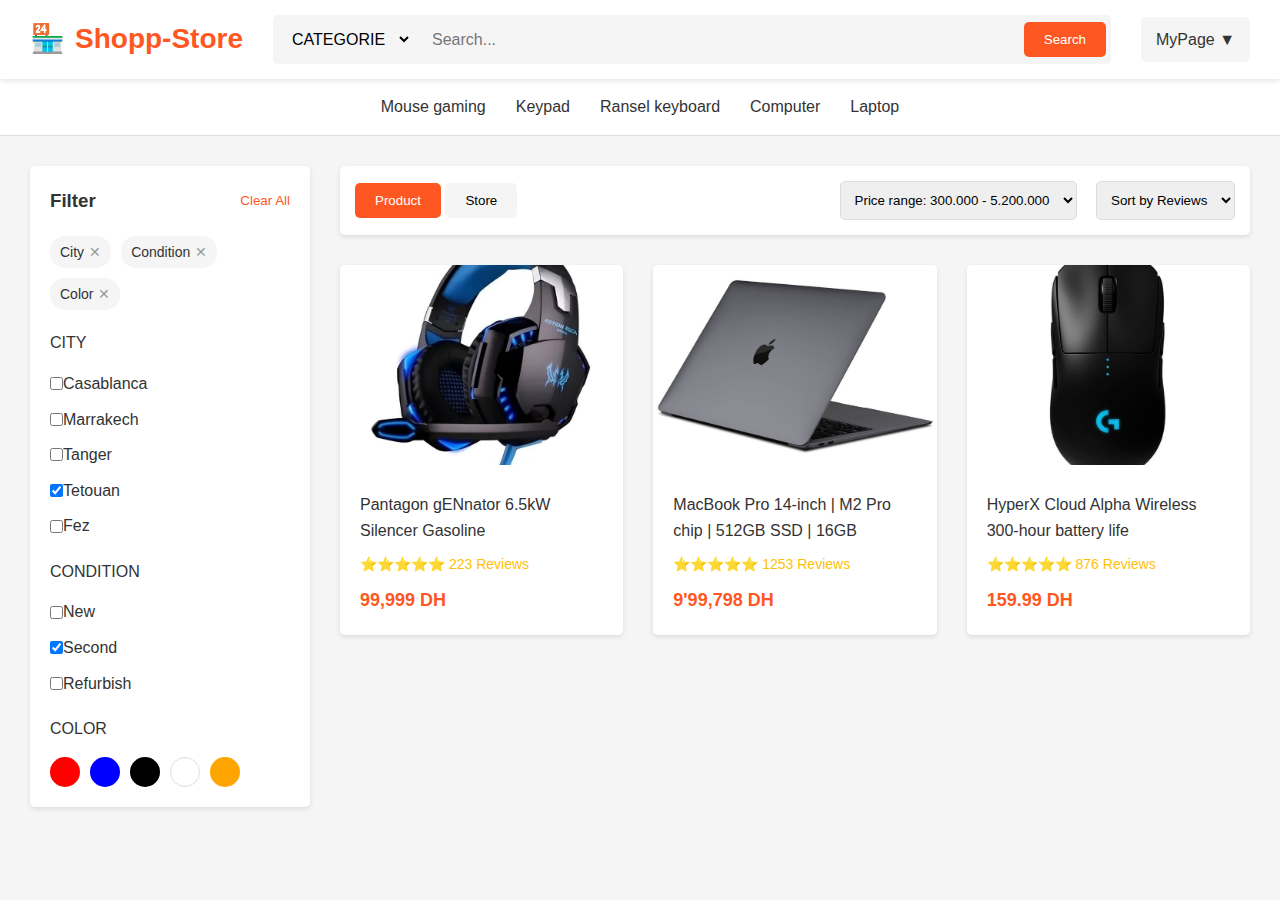
==== index.html @ 90eed29f "gestion-stock" ====
<!DOCTYPE html>
<html lang="en">
<head>
    <meta charset="UTF-8">
    <meta name="viewport" content="width=device-width, initial-scale=1.0">
    <title>Shopp-Store</title>
    <style>
        :root {
  --primary-color: #ff5722;
  --secondary-color: #f5f5f5;
  --text-color: #333;
  --border-color: #ddd;
  --shadow: 0 2px 5px rgba(0,0,0,0.1);
  --border-radius: 5px;
  --transition: all 0.3s ease;
}

* {
  box-sizing: border-box;
  margin: 0;
  padding: 0;
}

body {
  font-family: 'Roboto', Arial, sans-serif;
  background-color: var(--secondary-color);
  color: var(--text-color);
  line-height: 1.6;
}

/* Header Styles */
header {
  background-color: white;
  padding: 15px 30px;
  display: flex;
  justify-content: space-between;
  align-items: center;
  box-shadow: var(--shadow);
  position: sticky;
  top: 0;
  z-index: 1000;
}

.logo {
  color: var(--primary-color);
  font-size: 28px;
  font-weight: bold;
  display: flex;
  align-items: center;
  transition: var(--transition);
}

.logo:hover {
  transform: scale(1.05);
}

.logo::before {
  content: '🏪';
  margin-right: 10px;
}

/* Search Bar Styles */
.search-bar {
  display: flex;
  align-items: center;
  background-color: var(--secondary-color);
  border-radius: var(--border-radius);
  padding: 5px;
  flex-grow: 1;
  margin: 0 30px;
  transition: var(--transition);
}

.search-bar:focus-within {
  box-shadow: 0 0 0 2px var(--primary-color);
}

.search-bar select,
.search-bar input {
  border: none;
  background: transparent;
  padding: 10px;
  font-size: 16px;
}

.search-bar select {
  margin-right: 10px;
  cursor: pointer;
}

.search-bar input {
  flex-grow: 1;
}

.search-bar button {
  background-color: var(--primary-color);
  color: white;
  border: none;
  padding: 10px 20px;
  border-radius: var(--border-radius);
  cursor: pointer;
  transition: var(--transition);
}

.search-bar button:hover {
  background-color: darken(var(--primary-color), 10%);
}

.user-menu {
  background-color: var(--secondary-color);
  padding: 10px 15px;
  border-radius: var(--border-radius);
  cursor: pointer;
  transition: var(--transition);
}

.user-menu:hover {
  background-color: darken(var(--secondary-color), 5%);
}

/* Navigation Styles */
nav {
  background-color: white;
  padding: 15px 30px;
  border-bottom: 1px solid var(--border-color);
}

nav ul {
  list-style-type: none;
  display: flex;
  justify-content: center;
}

nav ul li {
  margin: 0 15px;
  cursor: pointer;
  position: relative;
}

nav ul li::after {
  content: '';
  position: absolute;
  width: 0;
  height: 2px;
  bottom: -5px;
  left: 0;
  background-color: var(--primary-color);
  transition: var(--transition);
}

nav ul li:hover::after {
  width: 100%;
}

/* Main Content Layout */
.content {
  display: flex;
  padding: 30px;
  gap: 30px;
  max-width: 1400px;
  margin: 0 auto;
}

/* Filter Styles */
.filters {
  background-color: white;
  padding: 20px;
  border-radius: var(--border-radius);
  width: 280px;
  box-shadow: var(--shadow);
}

.filter-header {
  display: flex;
  justify-content: space-between;
  align-items: center;
  margin-bottom: 20px;
}

.clear-all {
  color: var(--primary-color);
  background: none;
  border: none;
  cursor: pointer;
  transition: var(--transition);
}

.clear-all:hover {
  text-decoration: underline;
}

.applied-filters {
  display: flex;
  flex-wrap: wrap;
  gap: 10px;
  margin-bottom: 20px;
}

.filter-tag {
  background-color: var(--secondary-color);
  padding: 5px 10px;
  border-radius: 15px;
  font-size: 14px;
  display: flex;
  align-items: center;
  transition: var(--transition);
}

.filter-tag:hover {
  background-color: darken(var(--secondary-color), 5%);
}

.filter-tag::after {
  content: '✕';
  margin-left: 5px;
  color: #999;
}

.filter-section h4 {
  margin-top: 20px;
  margin-bottom: 15px;
  font-weight: 500;
}

.filter-section ul {
  list-style-type: none;
}

.filter-section li {
  margin-bottom: 10px;
  display: flex;
  align-items: center;
}

/* Custom Checkbox Styles */
.custom-checkbox {
  position: relative;
  padding-left: 30px;
  cursor: pointer;
  user-select: none;
}

.custom-checkbox input {
  position: absolute;
  opacity: 0;
  cursor: pointer;
}

.checkmark {
  position: absolute;
  top: 0;
  left: 0;
  height: 20px;
  width: 20px;
  background-color: #eee;
  border-radius: 3px;
}

.custom-checkbox:hover input ~ .checkmark {
  background-color: #ccc;
}

.custom-checkbox input:checked ~ .checkmark {
  background-color: var(--primary-color);
}

.checkmark:after {
  content: "";
  position: absolute;
  display: none;
}

.custom-checkbox input:checked ~ .checkmark:after {
  display: block;
}

.custom-checkbox .checkmark:after {
  left: 7px;
  top: 3px;
  width: 5px;
  height: 10px;
  border: solid white;
  border-width: 0 2px 2px 0;
  transform: rotate(45deg);
}

/* Color Options Styles */
.color-options {
  display: flex;
  gap: 10px;
  flex-wrap: wrap;
}

.color-option {
  width: 30px;
  height: 30px;
  border-radius: 50%;
  border: 2px solid transparent;
  cursor: pointer;
  transition: var(--transition);
}

.color-option:hover {
  transform: scale(1.1);
}

.color-option.selected {
  border-color: var(--primary-color);
}

/* Main Content Styles */
.main-content {
  flex-grow: 1;
}

.product-controls {
  display: flex;
  justify-content: space-between;
  align-items: center;
  margin-bottom: 30px;
  background-color: white;
  padding: 15px;
  border-radius: var(--border-radius);
  box-shadow: var(--shadow);
}

.view-options button {
  background-color: var(--secondary-color);
  border: none;
  padding: 10px 20px;
  cursor: pointer;
  border-radius: var(--border-radius);
  transition: var(--transition);
}

.view-options button.active {
  background-color: var(--primary-color);
  color: white;
}

.sort-options select {
  padding: 10px;
  border: 1px solid var(--border-color);
  border-radius: var(--border-radius);
  margin-left: 15px;
  cursor: pointer;
  transition: var(--transition);
}

.sort-options select:focus {
  outline: none;
  border-color: var(--primary-color);
}

/* Product Grid Styles */
.products {
  display: grid;
  grid-template-columns: repeat(auto-fill, minmax(250px, 1fr));
  gap: 30px;
}

.product-card {
  background-color: white;
  border-radius: var(--border-radius);
  overflow: hidden;
  box-shadow: var(--shadow);
  transition: var(--transition);
}

.product-card:hover {
  transform: translateY(-5px);
  box-shadow: 0 4px 10px rgba(0,0,0,0.1);
}

.product-card img {
  width: 100%;
  height: 200px;
  object-fit: cover;
  transition: var(--transition);
}

.product-card:hover img {
  transform: scale(1.05);
}

.product-info {
  padding: 20px;
}

.product-title {
  font-size: 16px;
  font-weight: 500;
  margin-bottom: 10px;
}

.product-rating {
  color: #ffc107;
  font-size: 14px;
  margin-bottom: 10px;
}

.product-price {
  font-weight: bold;
  color: var(--primary-color);
  font-size: 18px;
}

/* Responsive Design */
@media (max-width: 1024px) {
  .content {
    flex-direction: column;
  }
  
  .filters {
    width: 100%;
  }
}

@media (max-width: 768px) {
  header {
    flex-direction: column;
    align-items: stretch;
  }
  
  .search-bar {
    margin: 15px 0;
  }
  
  nav ul {
    flex-wrap: wrap;
  }
  
  .products {
    grid-template-columns: repeat(auto-fill, minmax(200px, 1fr));
  }
}

/* Animations */
@keyframes fadeIn {
  from { opacity: 0; }
  to { opacity: 1; }
}

.product-card {
  animation: fadeIn 0.5s ease-out;
}

/* Scroll to top button */
.scroll-to-top {
  position: fixed;
  bottom: 20px;
  right: 20px;
  background-color: var(--primary-color);
  color: white;
  width: 50px;
  height: 50px;
  border-radius: 50%;
  display: flex;
  justify-content: center;
  align-items: center;
  cursor: pointer;
  opacity: 0;
  transition: var(--transition);
}

.scroll-to-top.visible {
  opacity: 1;
}

.scroll-to-top:hover {
  transform: translateY(-3px);
}
    </style>
</head>
<body>
    <header>
        <div class="logo">Shopp-Store</div>
        <div class="search-bar">
            <select>
                <option>CATEGORIE</option>
            </select>
            <input type="text" placeholder="Search...">
            <button>Search</button>
        </div>
        <div class="user-menu">MyPage ▼</div>
    </header>

    <nav>
        <ul>
            <li>Mouse gaming</li>
            <li>Keypad</li>
            <li>Ransel keyboard</li>
            <li>Computer</li>
            <li>Laptop</li>
        </ul>
    </nav>

    <div class="content">
        <div class="filters">
            <div class="filter-header">
                <h3>Filter</h3>
                <button class="clear-all">Clear All</button>
            </div>
            <div class="applied-filters">
                <span class="filter-tag">City</span>
                <span class="filter-tag">Condition</span>
                <span class="filter-tag">Color</span>
            </div>
            <div class="filter-section">
                <h4>CITY</h4>
                <ul>
                    <li><input type="checkbox"> Casablanca</li>
                    <li><input type="checkbox"> Marrakech</li>
                    <li><input type="checkbox"> Tanger</li>
                    <li><input type="checkbox" checked> Tetouan</li>
                    <li><input type="checkbox"> Fez</li>
                </ul>
            </div>
            <div class="filter-section">
                <h4>CONDITION</h4>
                <ul>
                    <li><input type="checkbox"> New</li>
                    <li><input type="checkbox" checked> Second</li>
                    <li><input type="checkbox"> Refurbish</li>
                </ul>
            </div>
            <div class="filter-section">
                <h4>COLOR</h4>
                <div class="color-options">
                    <div class="color-option" style="background-color: red;"></div>
                    <div class="color-option" style="background-color: blue;"></div>
                    <div class="color-option" style="background-color: black;"></div>
                    <div class="color-option" style="background-color: white; border: 1px solid #ddd;"></div>
                    <div class="color-option" style="background-color: orange;"></div>
                </div>
            </div>
        </div>
        <div class="main-content">
            <div class="product-controls">
                <div class="view-options">
                    <button class="active">Product</button>
                    <button>Store</button>
                </div>
                <div class="sort-options">
                    <select>
                        <option>Price range: 300.000 - 5.200.000</option>
                    </select>
                    <select>
                        <option>Sort by Reviews</option>
                    </select>
                </div>
            </div>
            <div class="products">
                <div class="product-card">
                    <img src="8159b2a7039508f700057738d0f343a4.jpg" alt="Pantagon gENnator 6.5kW">
                    <div class="product-info">
                        <h3 class="product-title">Pantagon gENnator 6.5kW Silencer Gasoline</h3>
                        <div class="product-rating">⭐⭐⭐⭐⭐ 223 Reviews</div>
                        <div class="product-price">99,999 DH</div>
                    </div>
                </div>
                <div class="product-card">
                    <img src="78bfa893270a0b531705b1c56f25674d.jpg" alt="MacBook Pro">
                    <div class="product-info">
                        <h3 class="product-title">MacBook Pro 14-inch | M2 Pro chip | 512GB SSD | 16GB</h3>
                        <div class="product-rating">⭐⭐⭐⭐⭐ 1253 Reviews</div>
                        <div class="product-price">9'99,798 DH</div>
                    </div>
                </div>
                <div class="product-card">
                    <img src="398c8169941bf0b239641ad6822ff93d.jpg" alt="HyperX Cloud Alpha Wireless">
                    <div class="product-info">
                        <h3 class="product-title">HyperX Cloud Alpha Wireless 300-hour battery life</h3>
                        <div class="product-rating">⭐⭐⭐⭐⭐ 876 Reviews</div>
                        <div class="product-price">159.99 DH</div>
                    </div>
                </div>
            </div>
        </div>
    </div>

    <script>
        // JavaScript for additional functionality
        document.addEventListener('DOMContentLoaded', function() {
            // Function to toggle dropdowns
            function toggleDropdown(dropdownId) {
                const dropdown = document.getElementById(dropdownId);
                dropdown.style.display = dropdown.style.display === 'none' ? 'block' : 'none';
            }

            // Add event listeners for dropdowns
            document.querySelector('.user-menu').addEventListener('click', () => toggleDropdown('userDropdown'));
            
            // Function to handle filter changes
            function applyFilters() {
                // This would typically involve fetching new data or filtering existing data
                console.log('Filters applied');
            }

            // Add event listeners for filter changes
            document.querySelectorAll('.filters input[type="checkbox"]').forEach(checkbox => {
                checkbox.addEventListener('change', applyFilters);
            });

            document.querySelectorAll('.filters button').forEach(button => {
                button.addEventListener('click', applyFilters);
            });

            // Function to handle search
            function performSearch() {
                const searchTerm = document.querySelector('.search-bar input').value;
                console.log('Searching for:', searchTerm);
                // Implement actual search functionality here
            }

            // Add event listener for search button
            document.querySelector('.search-bar button').addEventListener('click', performSearch);

            // Function to handle product sorting
            function sortProducts(criteria) {
                console.log('Sorting products by:', criteria);
                // Implement actual sorting functionality here
            }

            // Add event listener for sort dropdown
            document.querySelector('select[name="sort"]').addEventListener('change', (e) => sortProducts(e.target.value));
        });
    </script>
</body>
</html>
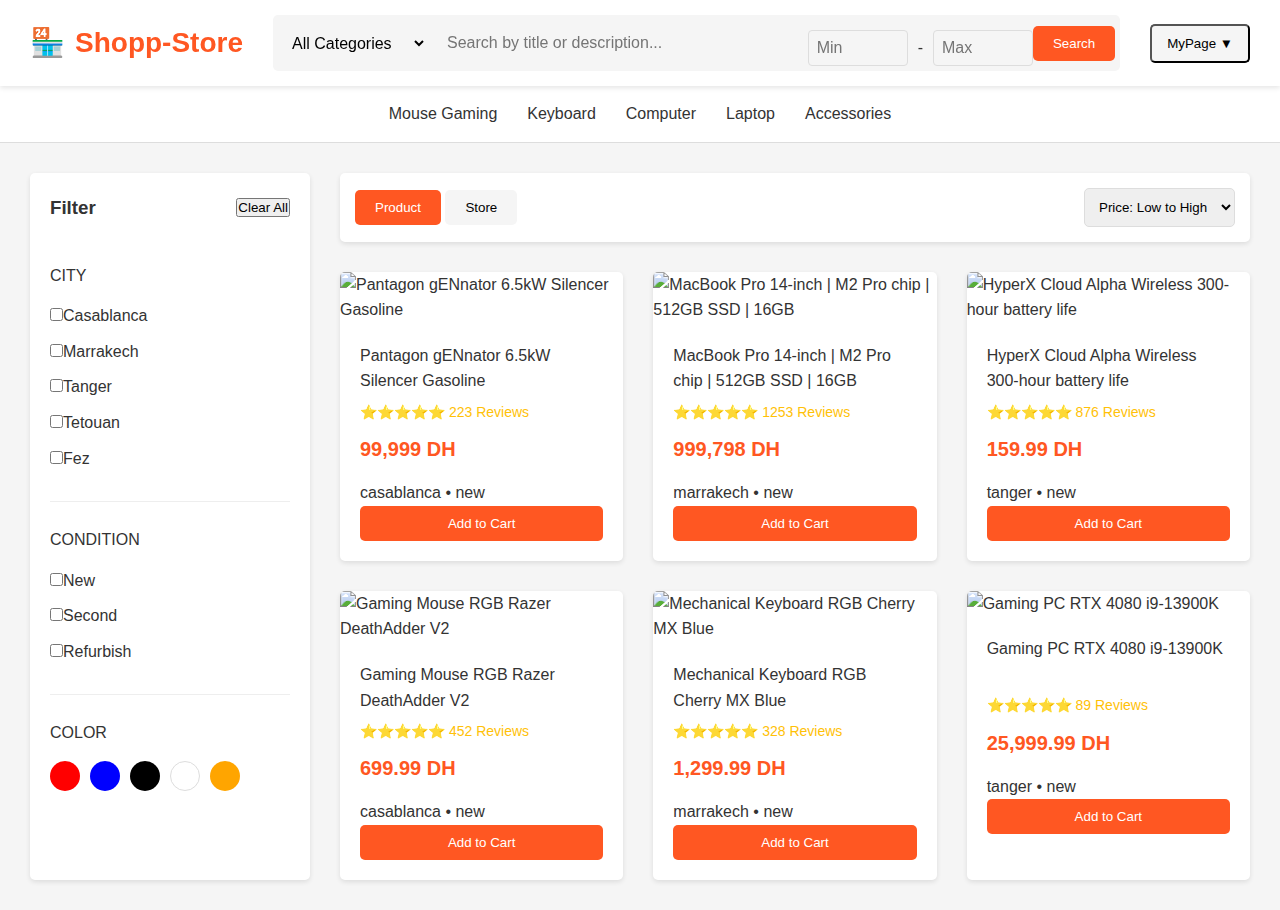
==== commit 8c2296a0: "gestion-stock" ====
--- a/index.html
+++ b/index.html
@@ -1,497 +1,61 @@
 <!DOCTYPE html>
 <html lang="en">
 <head>
-    <meta charset="UTF-8">
-    <meta name="viewport" content="width=device-width, initial-scale=1.0">
+    <meta charset="UTF-8" />
+    <meta name="viewport" content="width=device-width, initial-scale=1.0" />
     <title>Shopp-Store</title>
-    <style>
-        :root {
-  --primary-color: #ff5722;
-  --secondary-color: #f5f5f5;
-  --text-color: #333;
-  --border-color: #ddd;
-  --shadow: 0 2px 5px rgba(0,0,0,0.1);
-  --border-radius: 5px;
-  --transition: all 0.3s ease;
-}
-
-* {
-  box-sizing: border-box;
-  margin: 0;
-  padding: 0;
-}
-
-body {
-  font-family: 'Roboto', Arial, sans-serif;
-  background-color: var(--secondary-color);
-  color: var(--text-color);
-  line-height: 1.6;
-}
-
-/* Header Styles */
-header {
-  background-color: white;
-  padding: 15px 30px;
-  display: flex;
-  justify-content: space-between;
-  align-items: center;
-  box-shadow: var(--shadow);
-  position: sticky;
-  top: 0;
-  z-index: 1000;
-}
-
-.logo {
-  color: var(--primary-color);
-  font-size: 28px;
-  font-weight: bold;
-  display: flex;
-  align-items: center;
-  transition: var(--transition);
-}
-
-.logo:hover {
-  transform: scale(1.05);
-}
-
-.logo::before {
-  content: '🏪';
-  margin-right: 10px;
-}
-
-/* Search Bar Styles */
-.search-bar {
-  display: flex;
-  align-items: center;
-  background-color: var(--secondary-color);
-  border-radius: var(--border-radius);
-  padding: 5px;
-  flex-grow: 1;
-  margin: 0 30px;
-  transition: var(--transition);
-}
-
-.search-bar:focus-within {
-  box-shadow: 0 0 0 2px var(--primary-color);
-}
-
-.search-bar select,
-.search-bar input {
-  border: none;
-  background: transparent;
-  padding: 10px;
-  font-size: 16px;
-}
-
-.search-bar select {
-  margin-right: 10px;
-  cursor: pointer;
-}
-
-.search-bar input {
-  flex-grow: 1;
-}
-
-.search-bar button {
-  background-color: var(--primary-color);
-  color: white;
-  border: none;
-  padding: 10px 20px;
-  border-radius: var(--border-radius);
-  cursor: pointer;
-  transition: var(--transition);
-}
-
-.search-bar button:hover {
-  background-color: darken(var(--primary-color), 10%);
-}
-
-.user-menu {
-  background-color: var(--secondary-color);
-  padding: 10px 15px;
-  border-radius: var(--border-radius);
-  cursor: pointer;
-  transition: var(--transition);
-}
-
-.user-menu:hover {
-  background-color: darken(var(--secondary-color), 5%);
-}
-
-/* Navigation Styles */
-nav {
-  background-color: white;
-  padding: 15px 30px;
-  border-bottom: 1px solid var(--border-color);
-}
-
-nav ul {
-  list-style-type: none;
-  display: flex;
-  justify-content: center;
-}
-
-nav ul li {
-  margin: 0 15px;
-  cursor: pointer;
-  position: relative;
-}
-
-nav ul li::after {
-  content: '';
-  position: absolute;
-  width: 0;
-  height: 2px;
-  bottom: -5px;
-  left: 0;
-  background-color: var(--primary-color);
-  transition: var(--transition);
-}
-
-nav ul li:hover::after {
-  width: 100%;
-}
-
-/* Main Content Layout */
-.content {
-  display: flex;
-  padding: 30px;
-  gap: 30px;
-  max-width: 1400px;
-  margin: 0 auto;
-}
-
-/* Filter Styles */
-.filters {
-  background-color: white;
-  padding: 20px;
-  border-radius: var(--border-radius);
-  width: 280px;
-  box-shadow: var(--shadow);
-}
-
-.filter-header {
-  display: flex;
-  justify-content: space-between;
-  align-items: center;
-  margin-bottom: 20px;
-}
-
-.clear-all {
-  color: var(--primary-color);
-  background: none;
-  border: none;
-  cursor: pointer;
-  transition: var(--transition);
-}
-
-.clear-all:hover {
-  text-decoration: underline;
-}
-
-.applied-filters {
-  display: flex;
-  flex-wrap: wrap;
-  gap: 10px;
-  margin-bottom: 20px;
-}
-
-.filter-tag {
-  background-color: var(--secondary-color);
-  padding: 5px 10px;
-  border-radius: 15px;
-  font-size: 14px;
-  display: flex;
-  align-items: center;
-  transition: var(--transition);
-}
-
-.filter-tag:hover {
-  background-color: darken(var(--secondary-color), 5%);
-}
-
-.filter-tag::after {
-  content: '✕';
-  margin-left: 5px;
-  color: #999;
-}
-
-.filter-section h4 {
-  margin-top: 20px;
-  margin-bottom: 15px;
-  font-weight: 500;
-}
-
-.filter-section ul {
-  list-style-type: none;
-}
-
-.filter-section li {
-  margin-bottom: 10px;
-  display: flex;
-  align-items: center;
-}
-
-/* Custom Checkbox Styles */
-.custom-checkbox {
-  position: relative;
-  padding-left: 30px;
-  cursor: pointer;
-  user-select: none;
-}
-
-.custom-checkbox input {
-  position: absolute;
-  opacity: 0;
-  cursor: pointer;
-}
-
-.checkmark {
-  position: absolute;
-  top: 0;
-  left: 0;
-  height: 20px;
-  width: 20px;
-  background-color: #eee;
-  border-radius: 3px;
-}
-
-.custom-checkbox:hover input ~ .checkmark {
-  background-color: #ccc;
-}
-
-.custom-checkbox input:checked ~ .checkmark {
-  background-color: var(--primary-color);
-}
-
-.checkmark:after {
-  content: "";
-  position: absolute;
-  display: none;
-}
-
-.custom-checkbox input:checked ~ .checkmark:after {
-  display: block;
-}
-
-.custom-checkbox .checkmark:after {
-  left: 7px;
-  top: 3px;
-  width: 5px;
-  height: 10px;
-  border: solid white;
-  border-width: 0 2px 2px 0;
-  transform: rotate(45deg);
-}
-
-/* Color Options Styles */
-.color-options {
-  display: flex;
-  gap: 10px;
-  flex-wrap: wrap;
-}
-
-.color-option {
-  width: 30px;
-  height: 30px;
-  border-radius: 50%;
-  border: 2px solid transparent;
-  cursor: pointer;
-  transition: var(--transition);
-}
-
-.color-option:hover {
-  transform: scale(1.1);
-}
-
-.color-option.selected {
-  border-color: var(--primary-color);
-}
-
-/* Main Content Styles */
-.main-content {
-  flex-grow: 1;
-}
-
-.product-controls {
-  display: flex;
-  justify-content: space-between;
-  align-items: center;
-  margin-bottom: 30px;
-  background-color: white;
-  padding: 15px;
-  border-radius: var(--border-radius);
-  box-shadow: var(--shadow);
-}
-
-.view-options button {
-  background-color: var(--secondary-color);
-  border: none;
-  padding: 10px 20px;
-  cursor: pointer;
-  border-radius: var(--border-radius);
-  transition: var(--transition);
-}
-
-.view-options button.active {
-  background-color: var(--primary-color);
-  color: white;
-}
-
-.sort-options select {
-  padding: 10px;
-  border: 1px solid var(--border-color);
-  border-radius: var(--border-radius);
-  margin-left: 15px;
-  cursor: pointer;
-  transition: var(--transition);
-}
-
-.sort-options select:focus {
-  outline: none;
-  border-color: var(--primary-color);
-}
-
-/* Product Grid Styles */
-.products {
-  display: grid;
-  grid-template-columns: repeat(auto-fill, minmax(250px, 1fr));
-  gap: 30px;
-}
-
-.product-card {
-  background-color: white;
-  border-radius: var(--border-radius);
-  overflow: hidden;
-  box-shadow: var(--shadow);
-  transition: var(--transition);
-}
-
-.product-card:hover {
-  transform: translateY(-5px);
-  box-shadow: 0 4px 10px rgba(0,0,0,0.1);
-}
-
-.product-card img {
-  width: 100%;
-  height: 200px;
-  object-fit: cover;
-  transition: var(--transition);
-}
-
-.product-card:hover img {
-  transform: scale(1.05);
-}
-
-.product-info {
-  padding: 20px;
-}
-
-.product-title {
-  font-size: 16px;
-  font-weight: 500;
-  margin-bottom: 10px;
-}
-
-.product-rating {
-  color: #ffc107;
-  font-size: 14px;
-  margin-bottom: 10px;
-}
-
-.product-price {
-  font-weight: bold;
-  color: var(--primary-color);
-  font-size: 18px;
-}
-
-/* Responsive Design */
-@media (max-width: 1024px) {
-  .content {
-    flex-direction: column;
-  }
-  
-  .filters {
-    width: 100%;
-  }
-}
-
-@media (max-width: 768px) {
-  header {
-    flex-direction: column;
-    align-items: stretch;
-  }
-  
-  .search-bar {
-    margin: 15px 0;
-  }
-  
-  nav ul {
-    flex-wrap: wrap;
-  }
-  
-  .products {
-    grid-template-columns: repeat(auto-fill, minmax(200px, 1fr));
-  }
-}
-
-/* Animations */
-@keyframes fadeIn {
-  from { opacity: 0; }
-  to { opacity: 1; }
-}
-
-.product-card {
-  animation: fadeIn 0.5s ease-out;
-}
-
-/* Scroll to top button */
-.scroll-to-top {
-  position: fixed;
-  bottom: 20px;
-  right: 20px;
-  background-color: var(--primary-color);
-  color: white;
-  width: 50px;
-  height: 50px;
-  border-radius: 50%;
-  display: flex;
-  justify-content: center;
-  align-items: center;
-  cursor: pointer;
-  opacity: 0;
-  transition: var(--transition);
-}
-
-.scroll-to-top.visible {
-  opacity: 1;
-}
-
-.scroll-to-top:hover {
-  transform: translateY(-3px);
-}
-    </style>
+    <link rel="stylesheet" href="style.css" />
 </head>
 <body>
     <header>
         <div class="logo">Shopp-Store</div>
         <div class="search-bar">
-            <select>
-                <option>CATEGORIE</option>
+            <select id="searchCategory">
+                <option value="">All Categories</option>
+                <option value="mouse">Mouse Gaming</option>
+                <option value="keyboard">Keyboard</option>
+                <option value="computer">Computer</option>
+                <option value="laptop">Laptop</option>
+                <option value="accessories">Accessories</option>
             </select>
-            <input type="text" placeholder="Search...">
-            <button>Search</button>
+            <input type="text" id="searchInput" placeholder="Search by title or description..." />
+            <div class="price-range">
+                <input type="number" id="minPrice" placeholder="Min" />
+                <span>-</span>
+                <input type="number" id="maxPrice" placeholder="Max" />
+            </div>
+            <button onclick="performSearch()">Search</button>
         </div>
-        <div class="user-menu">MyPage ▼</div>
+        <button id="myPageBtn" class="user-menu">MyPage ▼</button>
     </header>
+
+    <div id="profileModal" class="modal">
+        <div class="modal-content">
+            <span class="close">&times;</span>
+            <div class="profile-section">
+                <div class="profile-image">👤</div>
+                <h2>Shemy code</h2>
+                <p>shemy_code@gmail.com</p>
+                <div>
+                    <h3>My Orders</h3>
+                    <p>You have 3 active orders</p>
+                </div>
+                <div>
+                    <h3>Wishlist</h3>
+                    <p>5 items in your wishlist</p>
+                </div>
+                <button onclick="logout()">Logout</button>
+            </div>
+        </div>
+    </div>
 
     <nav>
         <ul>
-            <li>Mouse gaming</li>
-            <li>Keypad</li>
-            <li>Ransel keyboard</li>
-            <li>Computer</li>
-            <li>Laptop</li>
+            <li data-category="mouse">Mouse Gaming</li>
+            <li data-category="keyboard">Keyboard</li>
+            <li data-category="computer">Computer</li>
+            <li data-category="laptop">Laptop</li>
+            <li data-category="accessories">Accessories</li>
         </ul>
     </nav>
 
@@ -499,39 +63,35 @@
         <div class="filters">
             <div class="filter-header">
                 <h3>Filter</h3>
-                <button class="clear-all">Clear All</button>
+                <button onclick="clearAllFilters()">Clear All</button>
             </div>
-            <div class="applied-filters">
-                <span class="filter-tag">City</span>
-                <span class="filter-tag">Condition</span>
-                <span class="filter-tag">Color</span>
-            </div>
+            <div id="activeFilters" class="active-filters"></div>
             <div class="filter-section">
                 <h4>CITY</h4>
                 <ul>
-                    <li><input type="checkbox"> Casablanca</li>
-                    <li><input type="checkbox"> Marrakech</li>
-                    <li><input type="checkbox"> Tanger</li>
-                    <li><input type="checkbox" checked> Tetouan</li>
-                    <li><input type="checkbox"> Fez</li>
+                    <li><label><input type="checkbox" name="city" value="casablanca" />Casablanca</label></li>
+                    <li><label><input type="checkbox" name="city" value="marrakech" />Marrakech</label></li>
+                    <li><label><input type="checkbox" name="city" value="tanger" />Tanger</label></li>
+                    <li><label><input type="checkbox" name="city" value="tetouan" />Tetouan</label></li>
+                    <li><label><input type="checkbox" name="city" value="fez" />Fez</label></li>
                 </ul>
             </div>
             <div class="filter-section">
                 <h4>CONDITION</h4>
                 <ul>
-                    <li><input type="checkbox"> New</li>
-                    <li><input type="checkbox" checked> Second</li>
-                    <li><input type="checkbox"> Refurbish</li>
+                    <li><label><input type="checkbox" name="condition" value="new" />New</label></li>
+                    <li><label><input type="checkbox" name="condition" value="second" />Second</label></li>
+                    <li><label><input type="checkbox" name="condition" value="refurbish" />Refurbish</label></li>
                 </ul>
             </div>
             <div class="filter-section">
                 <h4>COLOR</h4>
                 <div class="color-options">
-                    <div class="color-option" style="background-color: red;"></div>
-                    <div class="color-option" style="background-color: blue;"></div>
-                    <div class="color-option" style="background-color: black;"></div>
-                    <div class="color-option" style="background-color: white; border: 1px solid #ddd;"></div>
-                    <div class="color-option" style="background-color: orange;"></div>
+                    <div class="color-option" data-color="red" style="background-color: red;"></div>
+                    <div class="color-option" data-color="blue" style="background-color: blue;"></div>
+                    <div class="color-option" data-color="black" style="background-color: black;"></div>
+                    <div class="color-option" data-color="white" style="background-color: white; border: 1px solid #ddd;"></div>
+                    <div class="color-option" data-color="orange" style="background-color: orange;"></div>
                 </div>
             </div>
         </div>
@@ -542,89 +102,19 @@
                     <button>Store</button>
                 </div>
                 <div class="sort-options">
-                    <select>
-                        <option>Price range: 300.000 - 5.200.000</option>
-                    </select>
-                    <select>
-                        <option>Sort by Reviews</option>
+                    <select id="sortSelect">
+                        <option value="price-asc">Price: Low to High</option>
+                        <option value="price-desc">Price: High to Low</option>
+                        <option value="reviews">Most Reviews</option>
+                        <option value="rating">Highest Rated</option>
                     </select>
                 </div>
             </div>
-            <div class="products">
-                <div class="product-card">
-                    <img src="8159b2a7039508f700057738d0f343a4.jpg" alt="Pantagon gENnator 6.5kW">
-                    <div class="product-info">
-                        <h3 class="product-title">Pantagon gENnator 6.5kW Silencer Gasoline</h3>
-                        <div class="product-rating">⭐⭐⭐⭐⭐ 223 Reviews</div>
-                        <div class="product-price">99,999 DH</div>
-                    </div>
-                </div>
-                <div class="product-card">
-                    <img src="78bfa893270a0b531705b1c56f25674d.jpg" alt="MacBook Pro">
-                    <div class="product-info">
-                        <h3 class="product-title">MacBook Pro 14-inch | M2 Pro chip | 512GB SSD | 16GB</h3>
-                        <div class="product-rating">⭐⭐⭐⭐⭐ 1253 Reviews</div>
-                        <div class="product-price">9'99,798 DH</div>
-                    </div>
-                </div>
-                <div class="product-card">
-                    <img src="398c8169941bf0b239641ad6822ff93d.jpg" alt="HyperX Cloud Alpha Wireless">
-                    <div class="product-info">
-                        <h3 class="product-title">HyperX Cloud Alpha Wireless 300-hour battery life</h3>
-                        <div class="product-rating">⭐⭐⭐⭐⭐ 876 Reviews</div>
-                        <div class="product-price">159.99 DH</div>
-                    </div>
-                </div>
+            <div id="products" class="products">
+                
             </div>
         </div>
     </div>
-
-    <script>
-        // JavaScript for additional functionality
-        document.addEventListener('DOMContentLoaded', function() {
-            // Function to toggle dropdowns
-            function toggleDropdown(dropdownId) {
-                const dropdown = document.getElementById(dropdownId);
-                dropdown.style.display = dropdown.style.display === 'none' ? 'block' : 'none';
-            }
-
-            // Add event listeners for dropdowns
-            document.querySelector('.user-menu').addEventListener('click', () => toggleDropdown('userDropdown'));
-            
-            // Function to handle filter changes
-            function applyFilters() {
-                // This would typically involve fetching new data or filtering existing data
-                console.log('Filters applied');
-            }
-
-            // Add event listeners for filter changes
-            document.querySelectorAll('.filters input[type="checkbox"]').forEach(checkbox => {
-                checkbox.addEventListener('change', applyFilters);
-            });
-
-            document.querySelectorAll('.filters button').forEach(button => {
-                button.addEventListener('click', applyFilters);
-            });
-
-            // Function to handle search
-            function performSearch() {
-                const searchTerm = document.querySelector('.search-bar input').value;
-                console.log('Searching for:', searchTerm);
-                // Implement actual search functionality here
-            }
-
-            // Add event listener for search button
-            document.querySelector('.search-bar button').addEventListener('click', performSearch);
-
-            // Function to handle product sorting
-            function sortProducts(criteria) {
-                console.log('Sorting products by:', criteria);
-                // Implement actual sorting functionality here
-            }
-
-            // Add event listener for sort dropdown
-            document.querySelector('select[name="sort"]').addEventListener('change', (e) => sortProducts(e.target.value));
-        });
-    </script>
+    <script src="script.js"></script>
 </body>
-</html>+</html>
--- a/style.css
+++ b/style.css
@@ -0,0 +1,761 @@
+:root {
+  --primary-color: #ff5722;
+  --secondary-color: #f5f5f5;
+  --text-color: #333;
+  --border-color: #ddd;
+  --shadow: 0 2px 5px rgba(0, 0, 0, 0.1);
+  --border-radius: 5px;
+  --transition: all 0.3s ease;
+}
+
+* {
+  box-sizing: border-box;
+  margin: 0;
+  padding: 0;
+}
+
+body {
+  font-family: "Roboto", Arial, sans-serif;
+  background-color: var(--secondary-color);
+  color: var(--text-color);
+  line-height: 1.6;
+}
+
+header {
+  background-color: white;
+  padding: 15px 30px;
+  display: flex;
+  justify-content: space-between;
+  align-items: center;
+  box-shadow: var(--shadow);
+  position: sticky;
+  top: 0;
+  z-index: 1000;
+}
+
+.logo {
+  color: var(--primary-color);
+  font-size: 28px;
+  font-weight: bold;
+  display: flex;
+  align-items: center;
+  transition: var(--transition);
+}
+
+.logo:hover {
+  transform: scale(1.05);
+}
+
+.logo::before {
+  content: "🏪";
+  margin-right: 10px;
+}
+
+.search-bar {
+  display: flex;
+  align-items: center;
+  background-color: var(--secondary-color);
+  border-radius: var(--border-radius);
+  padding: 5px;
+  flex-grow: 1;
+  margin: 0 30px;
+  transition: var(--transition);
+}
+
+.search-bar:focus-within {
+  box-shadow: 0 0 0 2px var(--primary-color);
+}
+
+.search-bar select,
+.search-bar input {
+  border: none;
+  background: transparent;
+  padding: 10px;
+  font-size: 16px;
+}
+
+.search-bar select {
+  margin-right: 10px;
+  cursor: pointer;
+}
+
+.search-bar input {
+  flex-grow: 1;
+}
+
+.search-bar button {
+  background-color: var(--primary-color);
+  color: white;
+  border: none;
+  padding: 10px 20px;
+  border-radius: var(--border-radius);
+  cursor: pointer;
+  transition: var(--transition);
+}
+
+.search-bar button:hover {
+  background-color: darken(var(--primary-color), 10%);
+}
+
+.user-menu {
+  background-color: var(--secondary-color);
+  padding: 10px 15px;
+  border-radius: var(--border-radius);
+  cursor: pointer;
+  transition: var(--transition);
+}
+
+.user-menu:hover {
+  background-color: darken(var(--secondary-color), 5%);
+}
+nav {
+  background-color: white;
+  padding: 15px 30px;
+  border-bottom: 1px solid var(--border-color);
+}
+
+nav ul {
+  list-style-type: none;
+  display: flex;
+  justify-content: center;
+}
+
+nav ul li {
+  margin: 0 15px;
+  cursor: pointer;
+  position: relative;
+}
+
+nav ul li::after {
+  content: "";
+  position: absolute;
+  width: 0;
+  height: 2px;
+  bottom: -5px;
+  left: 0;
+  background-color: var(--primary-color);
+  transition: var(--transition);
+}
+
+nav ul li:hover::after {
+  width: 100%;
+}
+.content {
+  display: flex;
+  padding: 30px;
+  gap: 30px;
+  max-width: 1400px;
+  margin: 0 auto;
+}
+.filters {
+  background-color: white;
+  padding: 20px;
+  border-radius: var(--border-radius);
+  width: 280px;
+  box-shadow: var(--shadow);
+}
+
+.filter-header {
+  display: flex;
+  justify-content: space-between;
+  align-items: center;
+  margin-bottom: 20px;
+}
+
+.clear-all {
+  color: var(--primary-color);
+  background: none;
+  border: none;
+  cursor: pointer;
+  transition: var(--transition);
+}
+
+.clear-all:hover {
+  text-decoration: underline;
+}
+
+.applied-filters {
+  display: flex;
+  flex-wrap: wrap;
+  gap: 10px;
+  margin-bottom: 20px;
+}
+
+.filter-tag {
+  background-color: var(--secondary-color);
+  padding: 5px 10px;
+  border-radius: 15px;
+  font-size: 14px;
+  display: flex;
+  align-items: center;
+  transition: var(--transition);
+}
+
+.filter-tag:hover {
+  background-color: darken(var(--secondary-color), 5%);
+}
+
+.filter-tag::after {
+  content: "✕";
+  margin-left: 5px;
+  color: #999;
+}
+
+.filter-section h4 {
+  margin-top: 20px;
+  margin-bottom: 15px;
+  font-weight: 500;
+}
+
+.filter-section ul {
+  list-style-type: none;
+}
+
+.filter-section li {
+  margin-bottom: 10px;
+  display: flex;
+  align-items: center;
+}
+
+.custom-checkbox {
+  position: relative;
+  padding-left: 30px;
+  cursor: pointer;
+  user-select: none;
+}
+
+.custom-checkbox input {
+  position: absolute;
+  opacity: 0;
+  cursor: pointer;
+}
+
+.checkmark {
+  position: absolute;
+  top: 0;
+  left: 0;
+  height: 20px;
+  width: 20px;
+  background-color: #eee;
+  border-radius: 3px;
+}
+
+.custom-checkbox:hover input ~ .checkmark {
+  background-color: #ccc;
+}
+
+.custom-checkbox input:checked ~ .checkmark {
+  background-color: var(--primary-color);
+}
+
+.checkmark:after {
+  content: "";
+  position: absolute;
+  display: none;
+}
+
+.custom-checkbox input:checked ~ .checkmark:after {
+  display: block;
+}
+
+.custom-checkbox .checkmark:after {
+  left: 7px;
+  top: 3px;
+  width: 5px;
+  height: 10px;
+  border: solid white;
+  border-width: 0 2px 2px 0;
+  transform: rotate(45deg);
+}
+
+.color-options {
+  display: flex;
+  gap: 10px;
+  flex-wrap: wrap;
+}
+
+.color-option {
+  width: 30px;
+  height: 30px;
+  border-radius: 50%;
+  border: 2px solid transparent;
+  cursor: pointer;
+  transition: var(--transition);
+}
+
+.color-option:hover {
+  transform: scale(1.1);
+}
+
+.color-option.selected {
+  border-color: var(--primary-color);
+}
+
+.main-content {
+  flex-grow: 1;
+}
+
+.product-controls {
+  display: flex;
+  justify-content: space-between;
+  align-items: center;
+  margin-bottom: 30px;
+  background-color: white;
+  padding: 15px;
+  border-radius: var(--border-radius);
+  box-shadow: var(--shadow);
+}
+
+.view-options button {
+  background-color: var(--secondary-color);
+  border: none;
+  padding: 10px 20px;
+  cursor: pointer;
+  border-radius: var(--border-radius);
+  transition: var(--transition);
+}
+
+.view-options button.active {
+  background-color: var(--primary-color);
+  color: white;
+}
+
+.sort-options select {
+  padding: 10px;
+  border: 1px solid var(--border-color);
+  border-radius: var(--border-radius);
+  margin-left: 15px;
+  cursor: pointer;
+  transition: var(--transition);
+}
+
+.sort-options select:focus {
+  outline: none;
+  border-color: var(--primary-color);
+}
+
+.products {
+  display: grid;
+  grid-template-columns: repeat(auto-fill, minmax(250px, 1fr));
+  gap: 30px;
+}
+
+.product-card {
+  background-color: white;
+  border-radius: var(--border-radius);
+  overflow: hidden;
+  box-shadow: var(--shadow);
+  transition: var(--transition);
+}
+
+.product-card:hover {
+  transform: translateY(-5px);
+  box-shadow: 0 4px 10px rgba(0, 0, 0, 0.1);
+}
+
+.product-card img {
+  width: 100%;
+  height: 200px;
+  object-fit: cover;
+  transition: var(--transition);
+}
+
+.product-card:hover img {
+  transform: scale(1.05);
+}
+
+.product-info {
+  padding: 20px;
+}
+
+.product-title {
+  font-size: 16px;
+  font-weight: 500;
+  margin-bottom: 10px;
+}
+
+.product-rating {
+  color: #ffc107;
+  font-size: 14px;
+  margin-bottom: 10px;
+}
+
+.product-price {
+  font-weight: bold;
+  color: var(--primary-color);
+  font-size: 18px;
+}
+
+@media (max-width: 1024px) {
+  .content {
+    flex-direction: column;
+  }
+
+  .filters {
+    width: 100%;
+  }
+}
+
+@media (max-width: 768px) {
+  header {
+    flex-direction: column;
+    align-items: stretch;
+  }
+
+  .search-bar {
+    margin: 15px 0;
+  }
+
+  nav ul {
+    flex-wrap: wrap;
+  }
+
+  .products {
+    grid-template-columns: repeat(auto-fill, minmax(200px, 1fr));
+  }
+}
+
+@keyframes fadeIn {
+  from {
+    opacity: 0;
+  }
+  to {
+    opacity: 1;
+  }
+}
+
+.product-card {
+  animation: fadeIn 0.5s ease-out;
+}
+
+.scroll-to-top {
+  position: fixed;
+  bottom: 20px;
+  right: 20px;
+  background-color: var(--primary-color);
+  color: white;
+  width: 50px;
+  height: 50px;
+  border-radius: 50%;
+  display: flex;
+  justify-content: center;
+  align-items: center;
+  cursor: pointer;
+  opacity: 0;
+  transition: var(--transition);
+}
+
+.scroll-to-top.visible {
+  opacity: 1;
+}
+
+.scroll-to-top:hover {
+  transform: translateY(-3px);
+}
+.modal {
+  display: none;
+  position: fixed;
+  top: 0;
+  left: 0;
+  width: 100%;
+  height: 100%;
+  background-color: rgba(0, 0, 0, 0.5);
+  z-index: 1000;
+}
+
+.modal-content {
+  position: relative;
+  background-color: white;
+  margin: 15% auto;
+  padding: 20px;
+  border-radius: var(--border-radius);
+  max-width: 500px;
+  animation: slideIn 0.3s ease-out;
+}
+
+@keyframes slideIn {
+  from {
+    transform: translateY(-100px);
+    opacity: 0;
+  }
+  to {
+    transform: translateY(0);
+    opacity: 1;
+  }
+}
+
+.close {
+  position: absolute;
+  right: 20px;
+  top: 10px;
+  font-size: 24px;
+  cursor: pointer;
+}
+
+.profile-section {
+  display: flex;
+  flex-direction: column;
+  align-items: center;
+  gap: 15px;
+  padding: 20px;
+}
+
+.profile-image {
+  width: 100px;
+  height: 100px;
+  border-radius: 50%;
+  background-color: var(--secondary-color);
+  display: flex;
+  align-items: center;
+  justify-content: center;
+  font-size: 40px;
+}
+
+.price-range {
+  display: flex;
+  gap: 10px;
+  align-items: center;
+  margin-top: 10px;
+}
+
+.price-range input {
+  width: 100px;
+  padding: 5px;
+}
+
+.active-filters {
+  display: flex;
+  gap: 10px;
+  flex-wrap: wrap;
+  margin-top: 15px;
+}
+
+.filter-badge {
+  background-color: var(--primary-color);
+  color: white;
+  padding: 5px 10px;
+  border-radius: 15px;
+  font-size: 12px;
+  display: flex;
+  align-items: center;
+  gap: 5px;
+}
+
+.filter-badge button {
+  background: none;
+  border: none;
+  color: white;
+  cursor: pointer;
+  font-size: 14px;
+}
+
+.product-card {
+    position: relative;
+    transition: transform 0.3s ease, box-shadow 0.3s ease;
+  }
+  
+  .product-card:hover {
+    transform: translateY(-5px);
+    box-shadow: 0 10px 20px rgba(0, 0, 0, 0.1);
+  }
+  
+  .product-info {
+    padding: 20px;
+  }
+  
+  .product-title {
+    font-size: 16px;
+    margin-bottom: 10px;
+    display: -webkit-box;
+    -webkit-line-clamp: 2;
+    -webkit-box-orient: vertical;
+    overflow: hidden;
+    height: 48px;
+  }
+  
+  .product-rating {
+    display: flex;
+    align-items: center;
+    gap: 5px;
+    margin-bottom: 10px;
+  }
+  
+  .product-price {
+    font-size: 20px;
+    font-weight: bold;
+    color: #ff5722;
+    margin-bottom: 15px;
+  }
+  
+  .add-to-cart {
+    width: 100%;
+    padding: 10px;
+    background-color: #ff5722;
+    color: white;
+    border: none;
+    border-radius: 5px;
+    cursor: pointer;
+    transition: background-color 0.3s ease;
+  }
+  
+  .add-to-cart:hover {
+    background-color: #f4511e;
+  }
+  
+  .filter-section {
+    margin-bottom: 25px;
+    padding-bottom: 20px;
+    border-bottom: 1px solid #eee;
+  }
+  
+  .filter-section:last-child {
+    border-bottom: none;
+  }
+  
+  .color-option {
+    position: relative;
+  }
+  
+  .color-option.selected::after {
+    content: "✓";
+    position: absolute;
+    top: 50%;
+    left: 50%;
+    transform: translate(-50%, -50%);
+    color: white;
+    text-shadow: 0 0 2px rgba(0, 0, 0, 0.5);
+  }
+  
+  .color-option[data-color="white"].selected::after {
+    color: #333;
+  }
+  
+  .no-results {
+    text-align: center;
+    padding: 40px;
+    background: white;
+    border-radius: 8px;
+    box-shadow: 0 2px 5px rgba(0, 0, 0, 0.1);
+  }
+  
+  .no-results h3 {
+    color: #ff5722;
+    margin-bottom: 10px;
+  }
+  
+  .price-range input {
+    width: 100px;
+    padding: 8px;
+    border: 1px solid #ddd;
+    border-radius: 4px;
+  }
+  
+  .price-range input:focus {
+    outline: none;
+    border-color: #ff5722;
+  }
+  
+  @media (max-width: 768px) {
+    .content {
+      padding: 15px;
+    }
+    
+    .products {
+      grid-template-columns: repeat(auto-fill, minmax(160px, 1fr));
+      gap: 15px;
+    }
+    
+    .product-title {
+      font-size: 14px;
+      height: 42px;
+    }
+    
+    .product-price {
+      font-size: 16px;
+    }
+  }
+
+  /* Styles généraux du modal */
+.modal {
+    display: none; /* Masqué par défaut */
+    position: fixed; /* Reste en place */
+    z-index: 1000; /* Au-dessus du contenu */
+    left: 0;
+    top: 0;
+    width: 100%; /* Pleine largeur */
+    height: 100%; /* Pleine hauteur */
+    overflow: auto; /* Permet le défilement si nécessaire */
+    background-color: rgba(0, 0, 0, 0.6); /* Fond sombre transparent */
+}
+
+/* Contenu du modal */
+.modal-content {
+    background-color: white;
+    margin: 15% auto; /* Centrer avec une marge */
+    padding: 20px;
+    border: 1px solid #ccc;
+    border-radius: 10px; /* Coins arrondis */
+    width: 90%; /* Largeur par défaut */
+    max-width: 500px; /* Largeur maximale */
+    box-shadow: 0 4px 20px rgba(0, 0, 0, 0.2); /* Ombre */
+    transition: transform 0.3s ease, opacity 0.3s ease; /* Transition douce */
+}
+
+/* Bouton de fermeture */
+.modal-content .close {
+    color: #aaa;
+    float: right; /* Positionner à droite */
+    font-size: 28px;
+    font-weight: bold;
+    cursor: pointer; /* Curseur pointer */
+}
+
+.modal-content .close:hover,
+.modal-content .close:focus {
+    color: #000; /* Change de couleur au survol */
+    text-decoration: none;
+    cursor: pointer;
+}
+
+/* Section du profil */
+.modal-content .profile-section {
+    text-align: center; /* Centrer le texte */
+}
+
+.modal-content .profile-image {
+    font-size: 50px; /* Taille de l'image de profil */
+    margin-bottom: 15px; /* Marge en bas */
+}
+
+.modal-content h2 {
+    margin: 10px 0; /* Marge au-dessus et en dessous */
+    font-size: 24px; /* Taille de la police */
+    color: #333; /* Couleur du texte */
+}
+
+.modal-content h3 {
+    margin: 15px 0 5px; /* Marge au-dessus et en bas */
+    font-size: 18px; /* Taille de la police */
+    color: #555; /* Couleur du texte */
+}
+
+.modal-content p {
+    margin: 0 0 20px; /* Marge en bas */
+    font-size: 16px; /* Taille de la police */
+    color: #666; /* Couleur du texte */
+}
+
+.modal-content button {
+    background-color: #ff5722; /* Couleur de fond */
+    color: white; /* Couleur du texte */
+    border: none; /* Pas de bord */
+    padding: 10px 20px; /* Rembourrage */
+    border-radius: 5px; /* Coins arrondis */
+    cursor: pointer; /* Curseur pointer */
+    font-size: 16px; /* Taille de la police */
+    transition: background-color 0.3s ease; /* Transition douce */
+}
+
+.modal-content button:hover {
+    background-color: #e64a19; /* Couleur au survol */
+}
